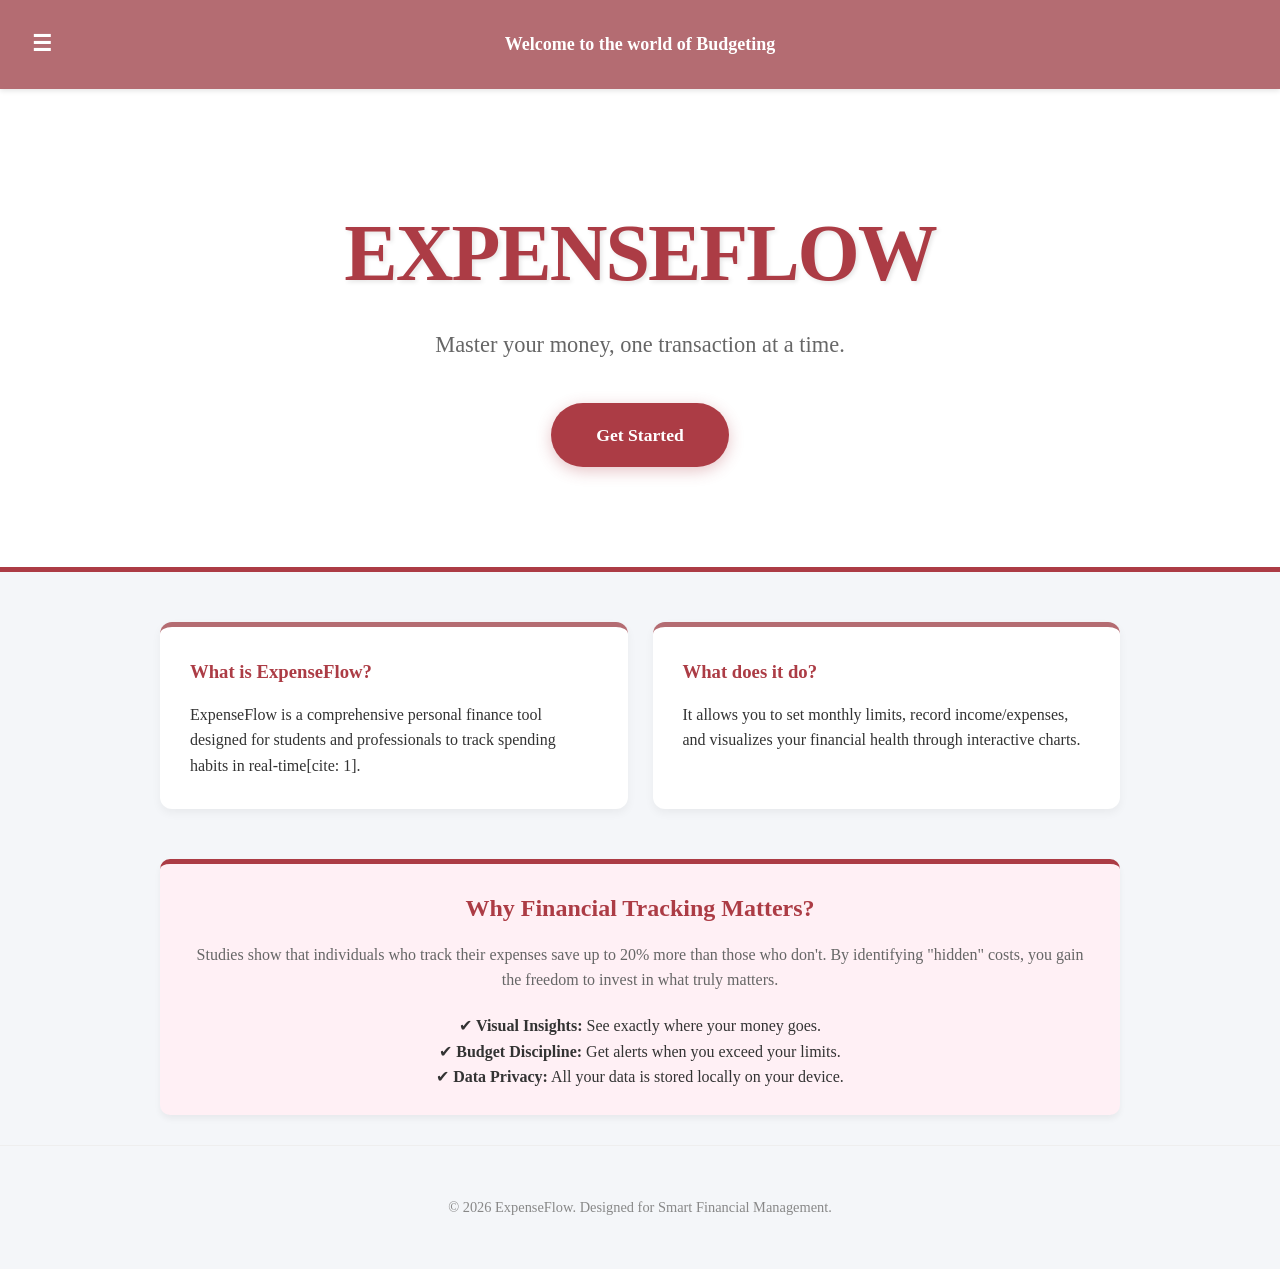
==== index.html @ afc14d47 "Add files via upload" ====
<!DOCTYPE html>
<html lang="en">
<head>
    <meta charset="UTF-8">
    <meta name="viewport" content="width=device-width, initial-scale=1.0">
    <title>Home - ExpenseFlow</title>
    <link href="https://fonts.googleapis.com/css2?family=Poppins:wght@300;400;600&display=swap" rel="stylesheet">
    <link rel="stylesheet" href="style.css">
</head>
<body>

    <!-- NAVBAR -->
    <nav>
        <button id="menuBtn" onclick="toggleSidebar()">☰</button>
        <h2 align="center" style="font-family: 'Brush Script MT', cursive;">Welcome to the world of Budgeting</h2>
        
    </nav>

    <div class="overlay" id="overlay" onclick="closeSidebar()"></div>

    <div class="sidebar" id="sidebar">
        <h2 align="center" style="color: black;">All Pages</h2>
            <button onclick="window.location.href='index.html'">Home</button>
            <button onclick="window.location.href='about.html'">About Us</button>
            <button onclick="window.location.href='budget.html'">Budget</button>
            <button onclick="window.location.href='transaction.html'">Transactions</button>
            <button onclick="window.location.href='dashboard.html'">Dashboard</button>
            <button onclick="window.location.href='billreminder.html'">Bill Reminder</button>
            <button onclick="window.location.href='goaltracker.html'">Goal Tracker</button>
            <button onclick="window.location.href='report.html'">Monthly Report</button>
            <button onclick="window.location.href='contactpage.html'">Contact Us</button>
            <button onclick="window.location.href='login.html'">Log Out</button>
        
    </div>

    <!-- HERO SECTION -->
    <header class="hero">
        <h1 class="hero-title">ExpenseFlow</h1>
        <p class="hero-subtitle">Master your money, one transaction at a time.</p>
        <a href="budget.html" class="cta-button">Get Started</a>
    </header>

    <div class="container">
        <!-- WHAT IS IT SECTION -->
        <section class="info-grid">
            <div class="info-card">
                <h3>What is ExpenseFlow?</h3>
                <p>ExpenseFlow is a comprehensive personal finance tool designed for students and professionals to track spending habits in real-time[cite: 1].</p>
            </div>
            <div class="info-card">
                <h3>What does it do?</h3>
                <p>It allows you to set monthly limits, record income/expenses, and visualizes your financial health through interactive charts.</p>
            </div>
        </section>

        <!-- WHY IT MATTERS -->
        <section class="card" style="text-align: center;">
            <h2 style="color: #ac3c45; margin-bottom: 15px;">Why Financial Tracking Matters?</h2>
            <p style="color: #666; margin-bottom: 20px;">
                Studies show that individuals who track their expenses save up to 20% more than those who don't. 
                By identifying "hidden" costs, you gain the freedom to invest in what truly matters.
            </p>
            <div class="features">
                <div class="feature-item">✔ <strong>Visual Insights:</strong> See exactly where your money goes.</div>
                <div class="feature-item">✔ <strong>Budget Discipline:</strong> Get alerts when you exceed your limits.</div>
                <div class="feature-item">✔ <strong>Data Privacy:</strong> All your data is stored locally on your device.</div>
            </div>
        </section>
    </div>

    <footer>
        <p>&copy; 2026 ExpenseFlow. Designed for Smart Financial Management.</p>
    </footer>

    <script src="home.js"></script>
</body>
</html>
---- style.css ----
/* --- GLOBAL RESET & BOX MODEL --- */
* {
    margin: 0;
    padding: 0;
    box-sizing: border-box; /* Ensures padding doesn't break layout */
}

body {
    font-family: 'Garamond', serif;
    background: #f4f6f9;
    background-image: url('pictures/back3.jpeg');
    background-size: cover;
    background-position: center;
    color: #333;
    line-height: 1.6;
}

/* --- NAVIGATION (ExpenseFlow Branding) --- */
nav {
    background: #B46C72; /* Your theme color */
    background-image:url('pictures/nav3.jpeg');
    background-size: cover;
    background-position: center;
    color: white;
    padding: 30px 25px;
    display: flex;
    justify-content: center;
    align-items: center;
    position:relative;
    box-shadow: 0 2px 5px rgba(0,0,0,0.1);
}

nav h2 { 
    margin: 0; 
    font-size: large;
}

nav ul {
    list-style: none;
    display: flex;
    gap: 20px;
}

nav ul li a {
    text-decoration: none;
    color: white;
    font-weight: bold;
    transition: 0.3s;
}

nav ul li a:hover { color: #f2d1d4; }

/* SIDEBAR BUTTON */
#menuBtn {
    position: absolute;
    left: 20px;                  /* pins it to the left */
    width: auto;                 /* overrides the global button { width: 100% } */
    padding: 6px 12px;
    background: transparent;
    border: none;
    color: white;
    font-size: 22px;
    cursor: pointer;
}

#menuBtn:hover {
    background: rgba(255,255,255,0.15);
    border-radius: 5px;
}
/* SIDEBAR */
.sidebar {
  position: fixed;
  top: 0;
  left: 0;
  height: 100%;
  width: 220px;

  /* Background image */
  background: url('sidebar.jpeg') no-repeat center center/cover;

  transform: translateX(-100%);
  transition: transform 0.25s ease;
  z-index: 100;

  padding: 20px;

  /* Font style */
  font-family: 'Poppins', sans-serif;
}

/* Slide in */
.sidebar.open {
  transform: translateX(0);
}

/* Overlay */
.overlay {
  display: none;
  position: fixed;
  inset: 0;
  background: rgba(0,0,0,0.3);
  z-index: 99;
}

.overlay.visible {
  display: block;
}

/* Heading */
.sidebar h2 {
  color: white;
  margin-bottom: 30px;   /* space below heading */
  font-size: 1.8rem;
  letter-spacing: 1px;
}

/* Sidebar buttons */
.sidebar button {
  width: 100%;
  padding: 12px;

  background: rgba(172, 60, 69, 0.9);
  color: white;

  border: none;
  border-radius: 100px;

  cursor: pointer;

  font-weight: bold;
  font-size: 1rem;

  margin-bottom: 14px;

  transition: all 0.3s ease;

  font-family: 'Poppins', sans-serif;
}

/* Hover effect */
.sidebar button:hover {
  background: #b46c72;
  transform: scale(1.03);
}
/* --- MAIN CONTAINER --- */
.container {
    max-width: 1000px;
    margin: 30px auto;
    padding: 0 20px;
}

/* --- CARDS & FORM BOXES (Box Model Application) --- */
.card, .form-box {
    background: lavenderblush;
    padding: 25px; /* Internal spacing */
    margin-bottom: 25px; /* External spacing */
    border-radius: 10px;
    box-shadow: 0 4px 6px rgba(0,0,0,0.05);
    border-top: 5px solid #ac3c45; /* Your accent color[cite: 1] */
}

/* --- FORMS & INPUTS --- */
.form-group { margin-bottom: 15px; }

label {
    display: block;
    margin-bottom: 5px;
    font-weight: bold;
    color: #555;
}

input, select {
    width: 100%;
    padding: 12px;
    border: 1px solid #ddd;
    border-radius: 5px;
    font-size: 1rem;
}

button {
    width: 100%;
    padding: 12px;
    background: #ac3c45; /* Primary Button Color[cite: 1] */
    color: white;
    border: none;
    border-radius: 5px;
    cursor: pointer;
    font-weight: bold;
    font-size: 1rem;
    transition: background 0.3s;
}

button:hover { background: #b46c72; }

/* --- DASHBOARD GRID & CHARTS --- */
.cards-grid {
    display: grid;
    grid-template-columns: repeat(auto-fit, minmax(250px, 1fr)); /* Responsive layout */
    gap: 20px;
    margin-bottom: 30px;
}

.charts-container {
    display: flex;
    flex-wrap: wrap;
    gap: 20px;
}

.chart-box {
    flex: 1;
    min-width: 300px; /* Forces stack on mobile */
}

/* Fix for the "Too Big" Chart issue */
.chart-wrapper {
    margin-top: 15px;
    display: flex;
    justify-content: center;
    align-items: center;
}

/* --- TABLES --- */
table {
    width: 100%;
    border-collapse: collapse;
    margin-top: 20px;
}

th {
    background: #f8f9fa;
    color: #ac3c45;
    padding: 12px;
    text-align: left;
    border-bottom: 2px solid #eee;
}

td {
    padding: 12px;
    border-bottom: 1px solid #eee;
}

/* --- PROGRESS BAR (Budget Page) --- */
.progress-bar {
    width: 100%;
    height: 20px;
    background: #eee;
    border-radius: 10px;
    overflow: hidden;
    margin: 15px 0;
}

.progress {
    height: 100%;
    background: #ac3c45; /* Matches theme[cite: 1] */
    width: 0%; /* Updated by JS */
    transition: width 0.5s ease-in-out;
}

/* --- UTILITIES --- */
.income { color: #27ae60; font-weight: bold; }
.expense { color: #ac3c45; font-weight: bold; }

.income-border { border-left: 6px solid #27ae60; }
.expense-border { border-left: 6px solid #ac3c45; }
.balance-border { border-left: 6px solid #3498db; }
/* --- HOME PAGE HERO SECTION --- */
.hero {
    background: #ffffff;
    padding: 100px 20px; /* Large padding to center content vertically */
    text-align: center;
    border-bottom: 5px solid #ac3c45; /* Your theme accent color */
}

.hero-title {
    font-size: 5rem; /* Large and catchy as requested */
    color: #ac3c45;
    margin-bottom: 10px;
    font-weight: 800;
    text-transform: uppercase;
    letter-spacing: -2px;
    /* Subtle drop shadow for depth */
    text-shadow: 2px 2px 4px rgba(0,0,0,0.1); 
}

.hero-subtitle {
    font-size: 1.4rem;
    color: #666;
    margin-bottom: 40px;
    font-weight: 300;
}

/* --- CALL TO ACTION BUTTON --- */
.cta-button {
    background: #ac3c45;
    color: white;
    padding: 18px 45px;
    text-decoration: none;
    border-radius: 50px; /* Rounded pill shape */
    font-weight: bold;
    font-size: 1.1rem;
    display: inline-block;
    transition: all 0.3s ease;
    box-shadow: 0 4px 15px rgba(172, 60, 69, 0.3);
}

.cta-button:hover {
    background: #b46c72;
    transform: translateY(-3px); /* Subtle lift on hover */
    box-shadow: 0 6px 20px rgba(172, 60, 69, 0.4);
}

/* --- HOME PAGE INFO GRID --- */
.info-grid {
    display: grid;
    grid-template-columns: repeat(auto-fit, minmax(300px, 1fr));
    gap: 25px;
    margin: 50px 0;
}

.info-card {
    background: white;
    padding: 30px;
    border-radius: 12px;
    box-shadow: 0 4px 10px rgba(0,0,0,0.05);
    border-top: 5px solid #b46c72;
    transition: transform 0.3s;
}

.info-card:hover {
    transform: translateY(-5px);
}

.info-card h3 {
    color: #ac3c45;
    margin-bottom: 15px;
}

/* --- FOOTER STYLES --- */
footer {
    text-align: center;
    padding: 50px 20px;
    background: #f4f6f9;
    color: #888;
    font-size: 0.9rem;
    border-top: 1px solid #eee;
}
/* --- ABOUT US & CREATORS SPECIFIC --- */

.project-context p {
    margin-bottom: 15px;
    color: #555;
    font-size: 1.05rem;
}

.creators-heading {
    text-align: center;
    color: #ac3c45; /* Your theme accent color */
    font-size: 3rem;
    margin: 60px 0 40px;
    font-weight: 800;
    text-transform: uppercase;
}

/* TEAM GRID: Box Model constraints */
.team-grid {
    display: grid;
    grid-template-columns: repeat(3, 1fr); /* Forces 3 columns */
    gap: 30px;
    margin-bottom: 50px;
}

/* MEMBER CARD: Unified Padding/Margin */
.member-card {
    background: white;
    padding: 20px;
    border-radius: 12px;
    box-shadow: 0 4px 6px rgba(0,0,0,0.05);
}

/* IMAGE TREATMENT: Professionally desaturated like image_3.png */

/* forces the container to be a specific height */
.image-wrapper {
    width: 100%;
    height: 300px; /* Adjust this height based on your preference */
    overflow: hidden;
    border-radius: 10px;
    margin-bottom: 15px;
    background-color: #eee; /* placeholder color if image fails to load */
}

.image-wrapper img {
    width: 100%;
    height: 100%;
    /* CRITICAL: This keeps the photo from stretching while filling the 300px box */
    object-fit: cover; 
    object-position: center; /* Ensures the face stays centered */
    transition: transform 0.5s ease;
}

/* Optional: Slight zoom on hover for interactivity */
.image-wrapper:hover img {
    transform: scale(1.05);
}
/* TYPOGRAPHY: Exact match for image_3.png structure */
.member-name {
    color: #ac3c45; /* Maroon accent color from image_3.png */
    font-size: 1.6rem;
    font-weight: 700;
    margin-bottom: 5px;
}

.member-role {
    color: #333;
    font-weight: bold;
    font-size: 1rem;
    margin-bottom: 15px;
}

.member-desc p {
    font-size: 0.95rem;
    color: #666;
    line-height: 1.6;
    margin-bottom: 10px;
}

/* RESPONSIVE: Stack on mobile */
@media (max-width: 768px) {
    .team-grid {
        grid-template-columns: 1fr;
    }
}

/* RESPONSIVE: Stack on mobile */
@media (max-width: 768px) {
    .team-grid {
        grid-template-columns: 1fr;
    }
}
/* --- MONTHLY STORY TIMELINE --- */

.timeline-container {
    position: relative;
    max-width: 900px;
    margin: 50px auto;
    padding: 20px 0;
    overflow: hidden; /* Prevents horizontal scroll on animations */
}

/* The vertical center line */
.timeline-line {
    position: absolute;
    left: 50%;
    width: 4px;
    height: 100%;
    background: #ac3c45; /* Matches your theme maroon */
    transform: translateX(-50%);
    z-index: 1;
}

/* Individual Story Points */
.story-point {
    position: relative;
    width: 45%;
    padding: 25px;
    background: white;
    border-radius: 12px;
    box-shadow: 0 4px 15px rgba(0,0,0,0.1);
    margin-bottom: 60px;
    z-index: 2;
    
    /* Animation initial state (Invisible & Slightly Lower) */
    opacity: 0;
    transform: translateY(40px);
    transition: all 0.8s cubic-bezier(0.175, 0.885, 0.32, 1.275);
}

/* The "Active" state triggered by JS Intersection Observer */
.story-point.visible {
    opacity: 1;
    transform: translateY(0);
}

/* Left Side (Odd Items) */
.story-point:nth-child(odd) {
    float: left;
    clear: both;
    text-align: right;
    border-right: 5px solid #b46c72; /* Subtle accent */
}

/* Right Side (Even Items) */
.story-point:nth-child(even) {
    float: right;
    clear: both;
    text-align: left;
    border-left: 5px solid #b46c72; /* Subtle accent */
}

/* Timeline Dots (Optional: Adds a circle on the center line) */
.story-point::after {
    content: '';
    position: absolute;
    top: 20px;
    width: 16px;
    height: 16px;
    background: #ac3c45;
    border: 4px solid white;
    border-radius: 50%;
    z-index: 3;
}

.story-point:nth-child(odd)::after {
    right: -58px; /* Centers it on the line */
}

.story-point:nth-child(even)::after {
    left: -58px; /* Centers it on the line */
}

/* Clearfix for the float layout */
#storyDisplay::after {
    content: "";
    display: table;
    clear: both;
}

/* Header within Story Point */
.story-point h3 {
    margin-top: 0;
    color: #ac3c45;
    font-size: 1.3rem;
}

/*report*/
/* --- MONTHLY STORY TIMELINE SECTION --- */

.timeline-container {
    position: relative;
    max-width: 900px;
    margin: 50px auto;
    padding: 20px 0;
    overflow: visible; /* Allows hover scaling to be seen */
}

/* The vertical center line */
.timeline-line {
    position: absolute;
    left: 50%;
    width: 4px;
    height: 100%;
    background: #ac3c45; /* Your theme maroon */
    transform: translateX(-50%);
    z-index: 1;
}

/* Individual Story Point Card */
.story-point {
    position: relative;
    width: 45%;
    padding: 25px;
    background: white;
    border-radius: 12px;
    box-shadow: 0 4px 15px rgba(0,0,0,0.08);
    margin-bottom: 60px;
    z-index: 2;
    cursor: default;
    
    /* Animation initial state (Scroll pop-in) */
    opacity: 0;
    transform: translateY(40px);
    
    /* Smooth transitions for both scroll-reveal and hover effects */
    transition: 
        opacity 0.8s ease-out, 
        transform 0.6s cubic-bezier(0.175, 0.885, 0.32, 1.275),
        box-shadow 0.3s ease;
}

/* Scroll Animation Trigger */
.story-point.visible {
    opacity: 1;
    transform: translateY(0);
}

/* --- INTERACTIVE HOVER EFFECT --- */
.story-point:hover {
    transform: scale(1.05) !important; /* Stand out effect */
    box-shadow: 0 10px 25px rgba(172, 60, 69, 0.2); /* Tinted glow */
    z-index: 10; /* Bring to front */
}

/* Left Side Alignment (Odd) */
.story-point:nth-child(odd) {
    float: left;
    clear: both;
    text-align: right;
    border-right: 5px solid #b46c72;
}

/* Right Side Alignment (Even) */
.story-point:nth-child(even) {
    float: right;
    clear: both;
    text-align: left;
    border-left: 5px solid #b46c72;
}

/* --- THE DOTS ON THE TIMELINE --- */
.story-point::after {
    content: '';
    position: absolute;
    top: 25px;
    width: 16px;
    height: 16px;
    background: #ac3c45;
    border: 4px solid #f4f6f9; /* Matches body background */
    border-radius: 50%;
    z-index: 3;
    transition: transform 0.3s ease;
}

.story-point:nth-child(odd)::after {
    right: -58px; /* Alignment for center line */
}

.story-point:nth-child(even)::after {
    left: -58px; /* Alignment for center line */
}

/* Dot reacts to card hover */
.story-point:hover::after {
    transform: scale(1.3);
    background: #b46c72;
}

/* Clearfix for Float Layout */
#storyDisplay::after {
    content: "";
    display: table;
    clear: both;
}

/* Story Text Styling */
.story-point h3 {
    margin-top: 0;
    color: #ac3c45;
    font-size: 1.4rem;
    margin-bottom: 10px;
}

.story-point p {
    color: #555;
    font-size: 1rem;
    line-height: 1.5;
}

/* --- RESPONSIVE DESIGN --- */
@media (max-width: 768px) {
    .timeline-line {
        left: 20px;
    }
    .story-point {
        width: 85%;
        float: right !important;
        text-align: left !important;
        margin-left: 45px;
    }
    .story-point::after {
        left: -33px !important;
    }
}
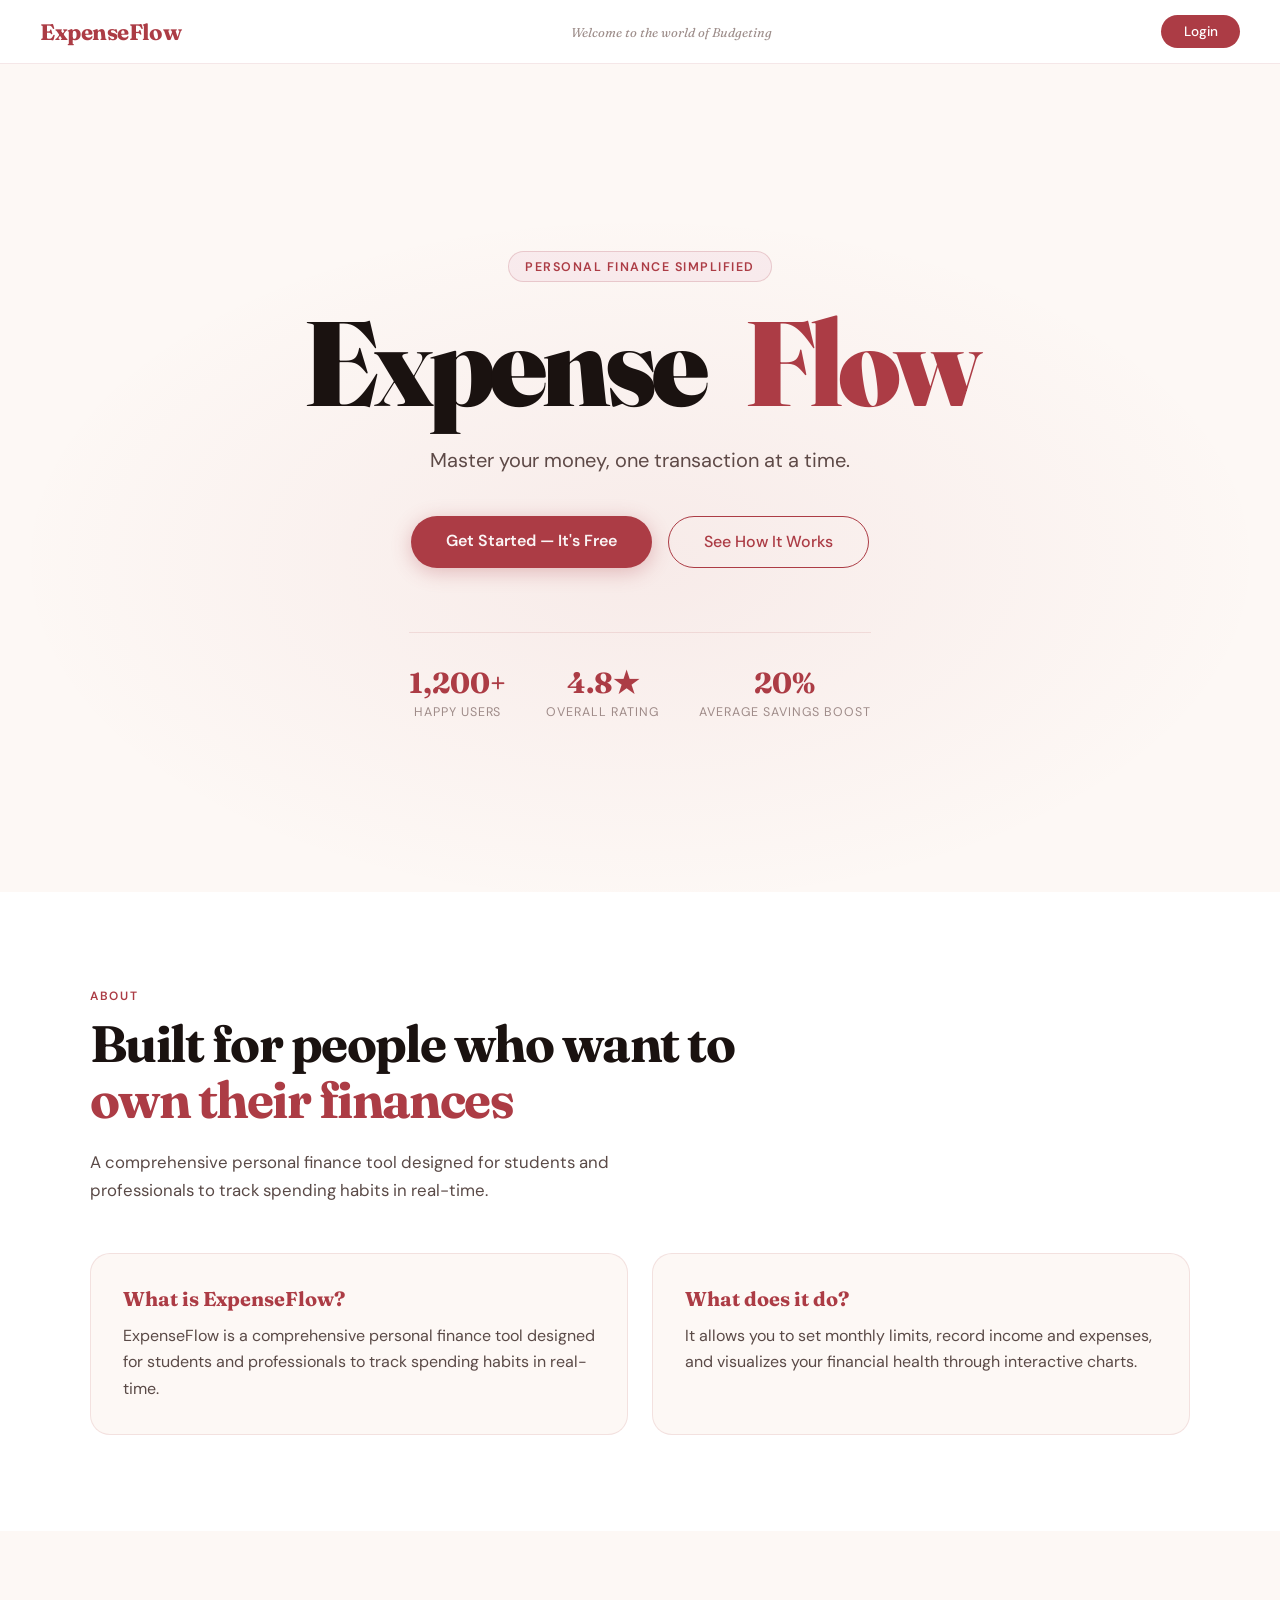
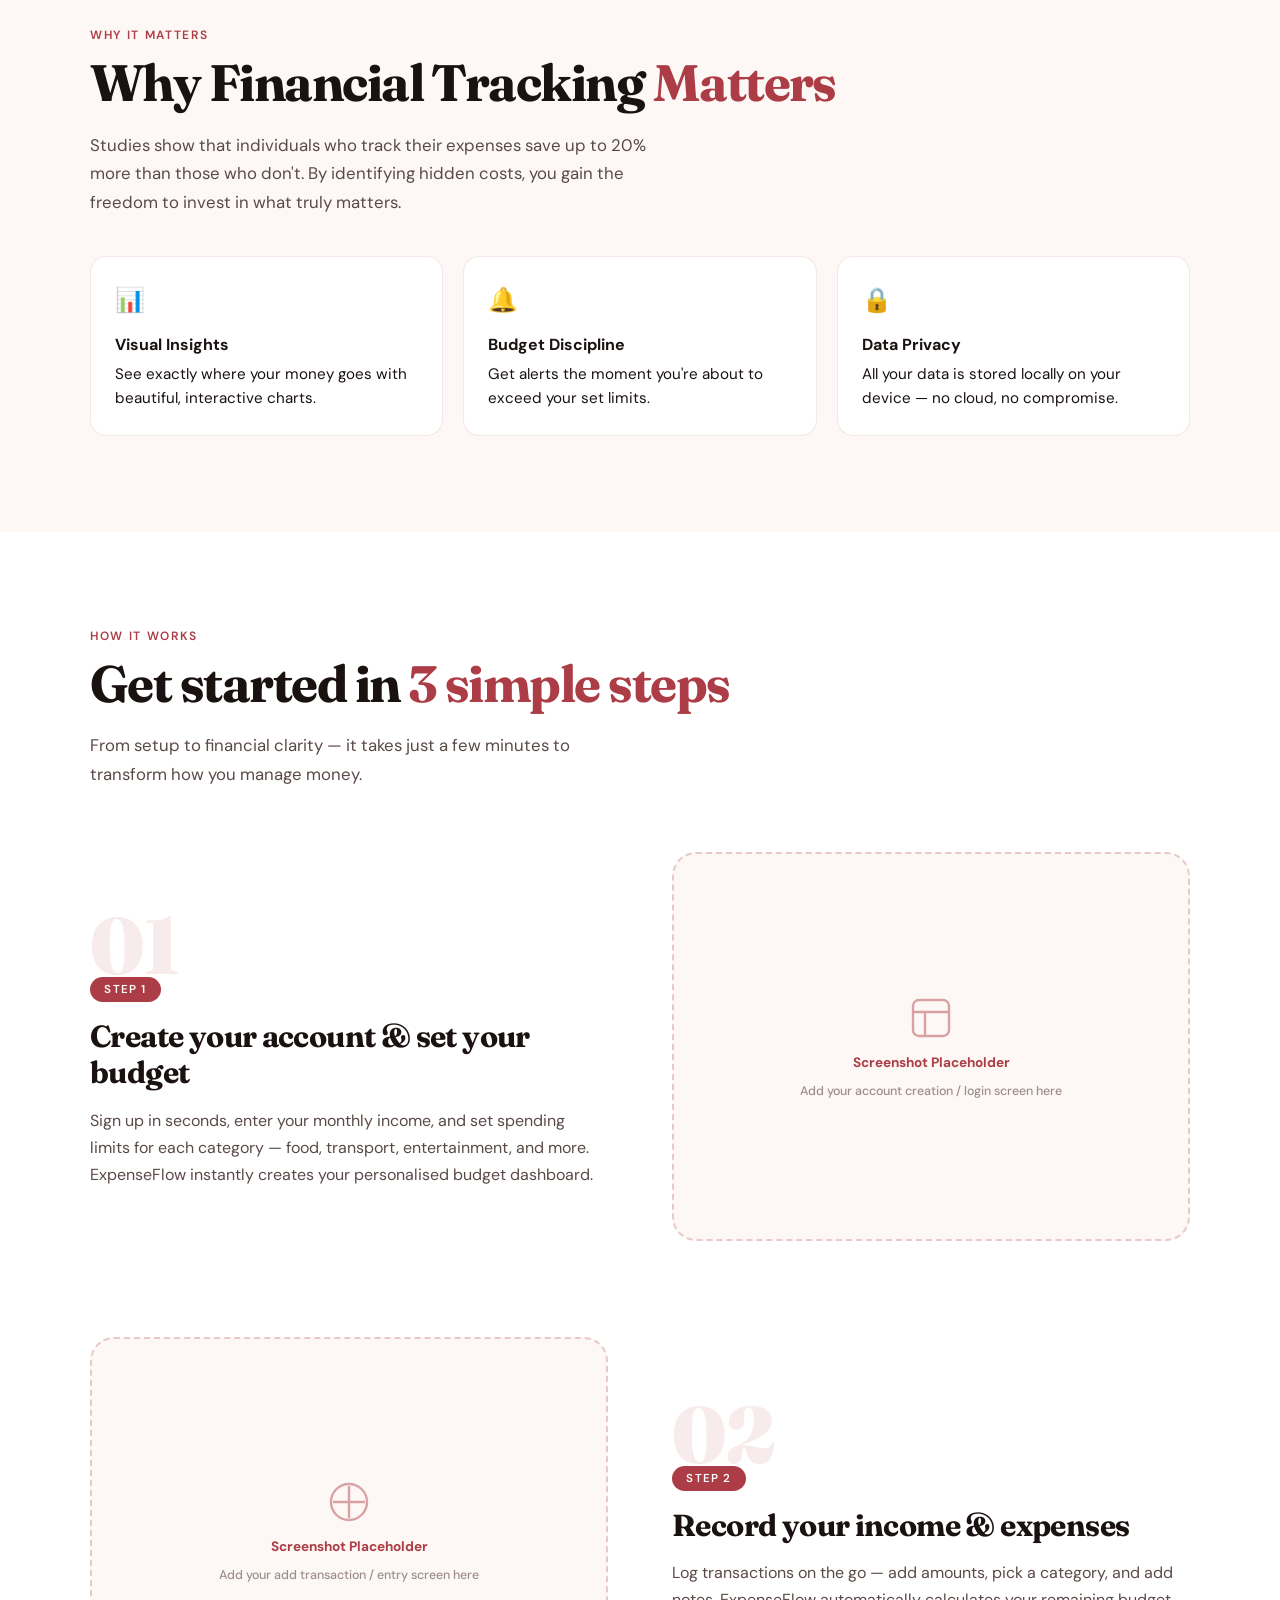
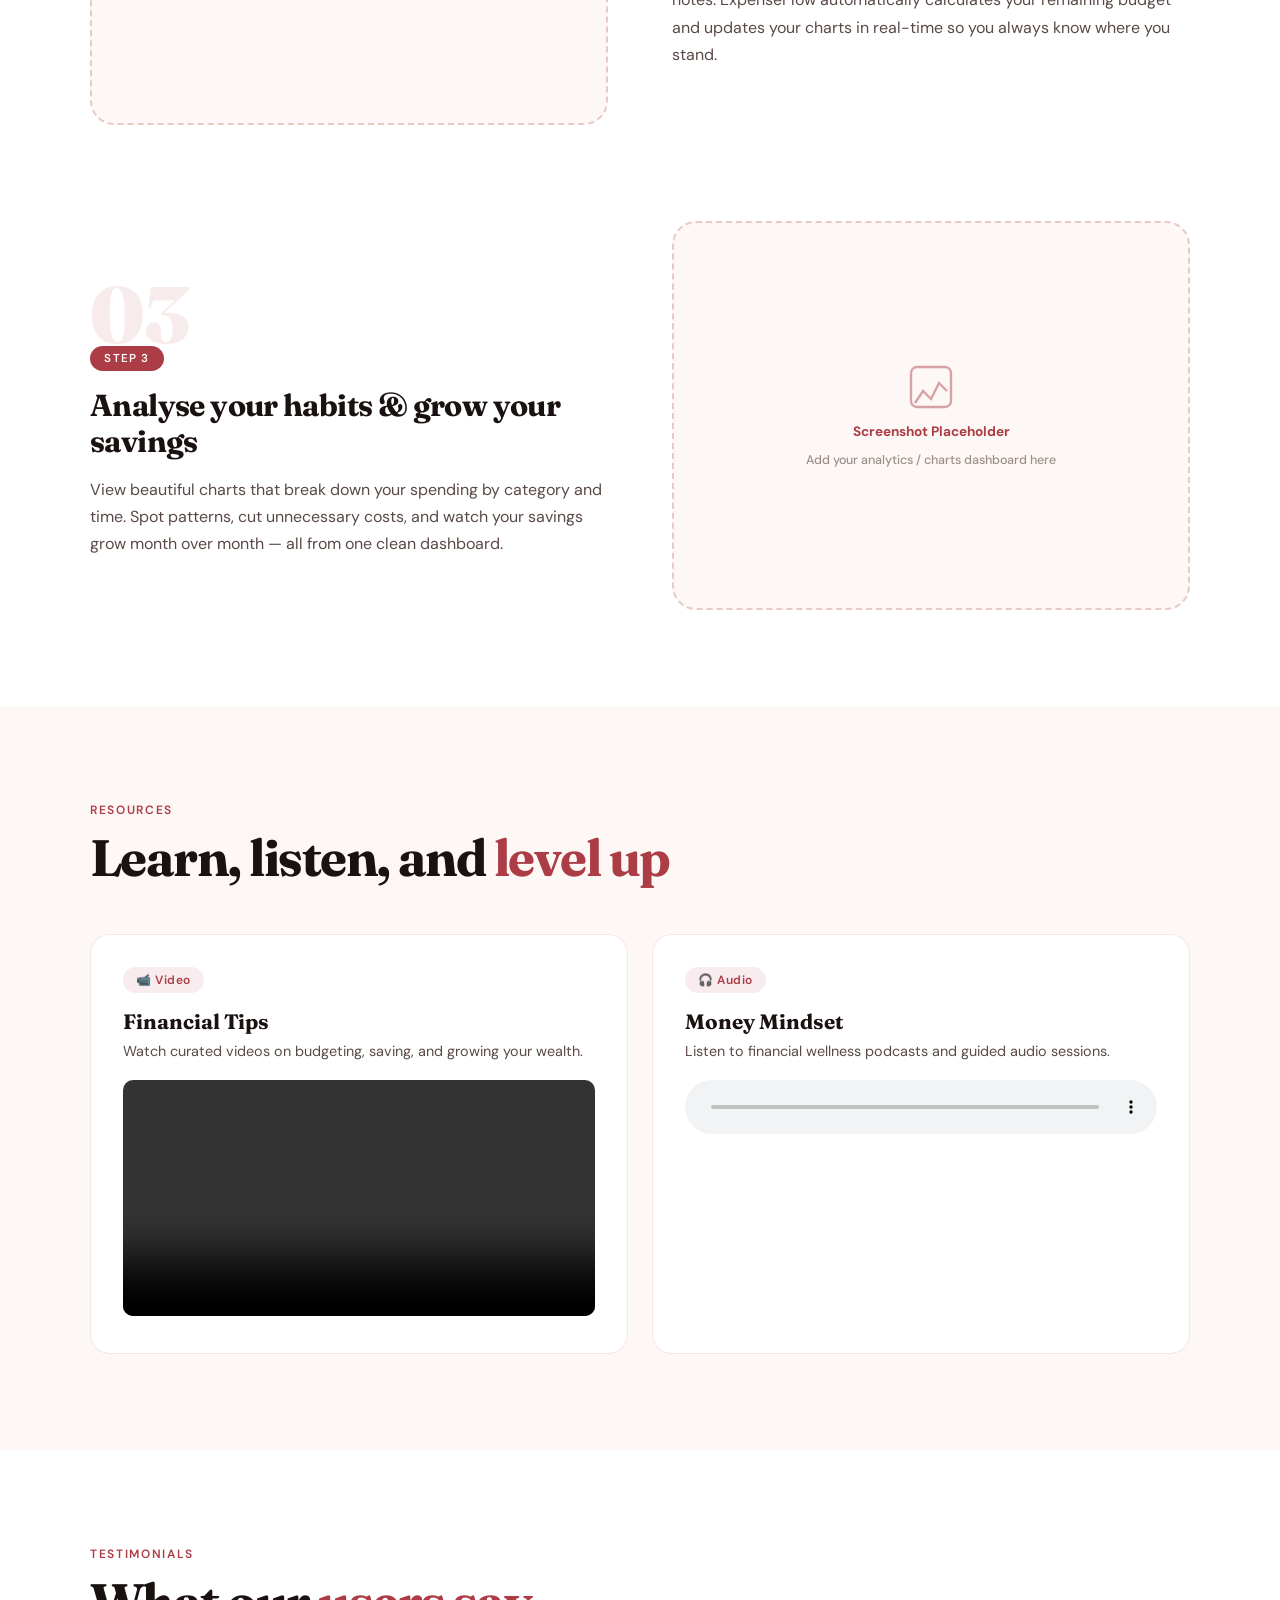
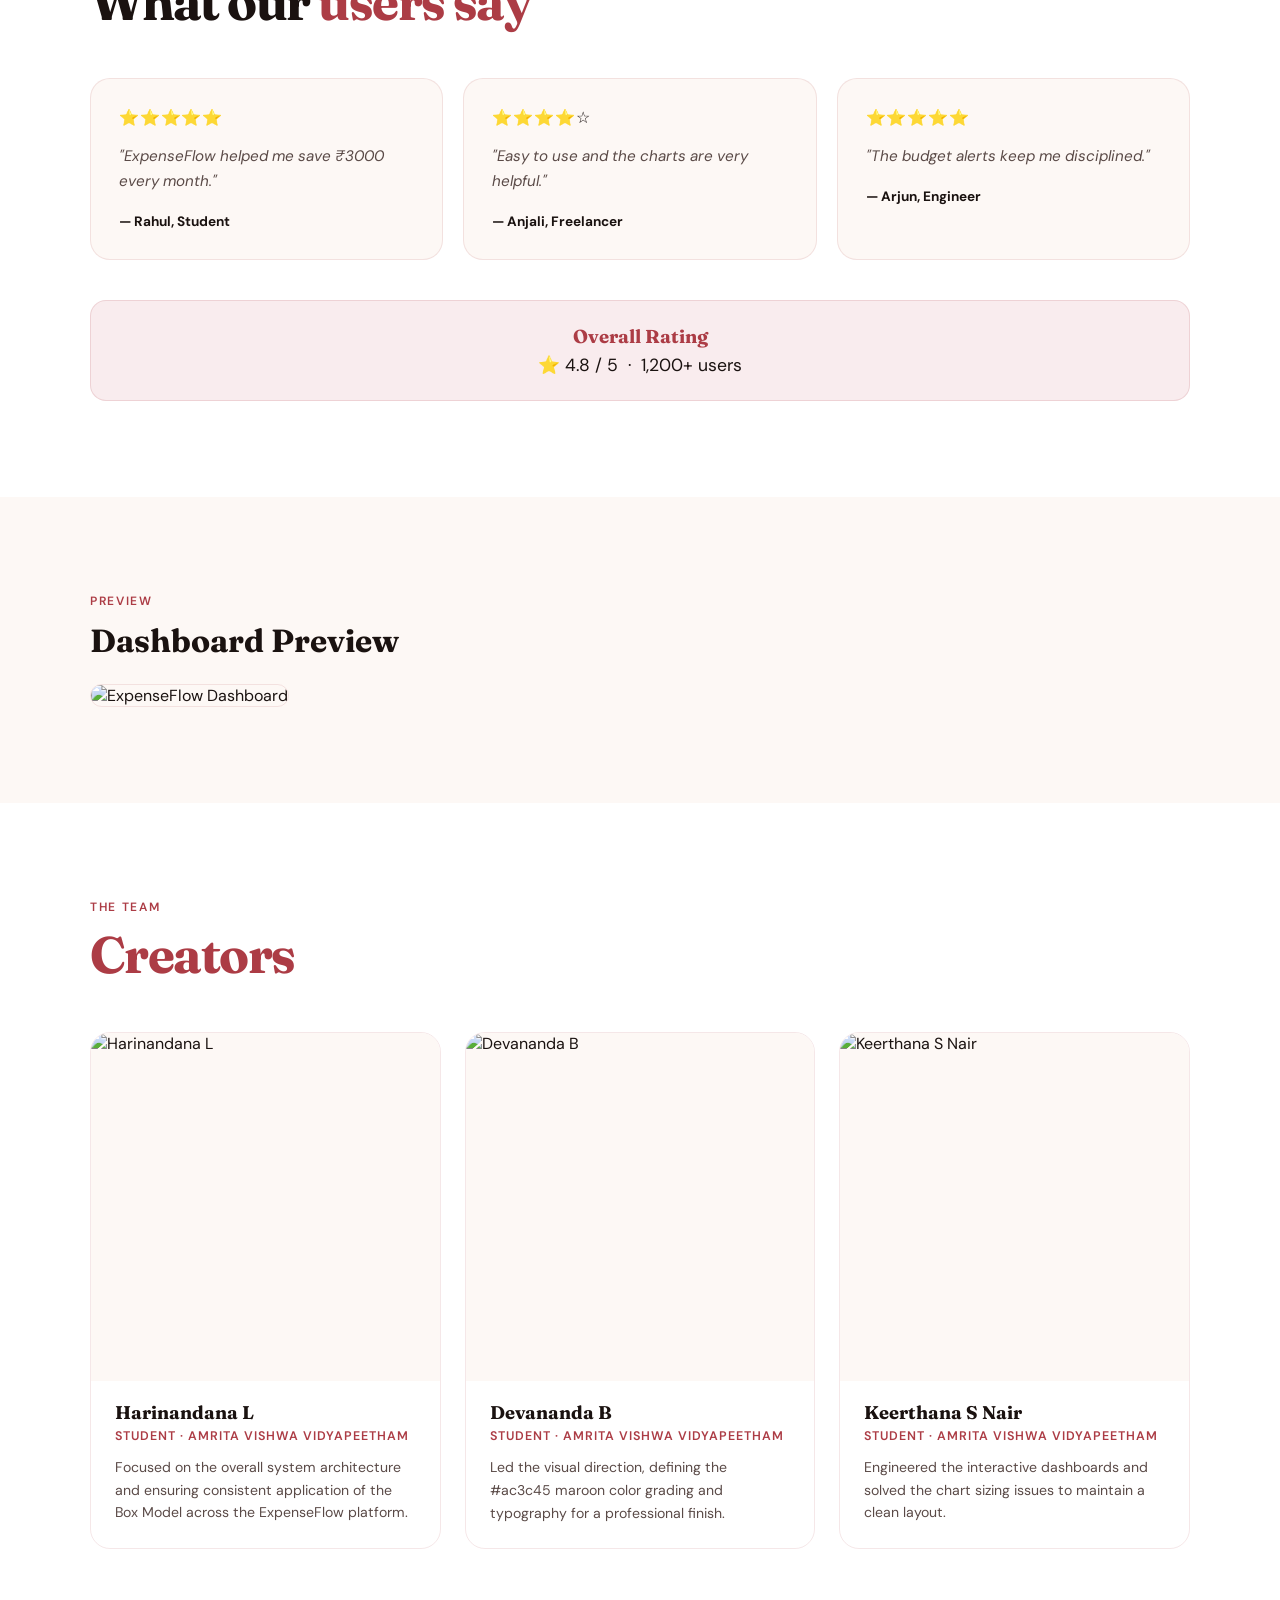
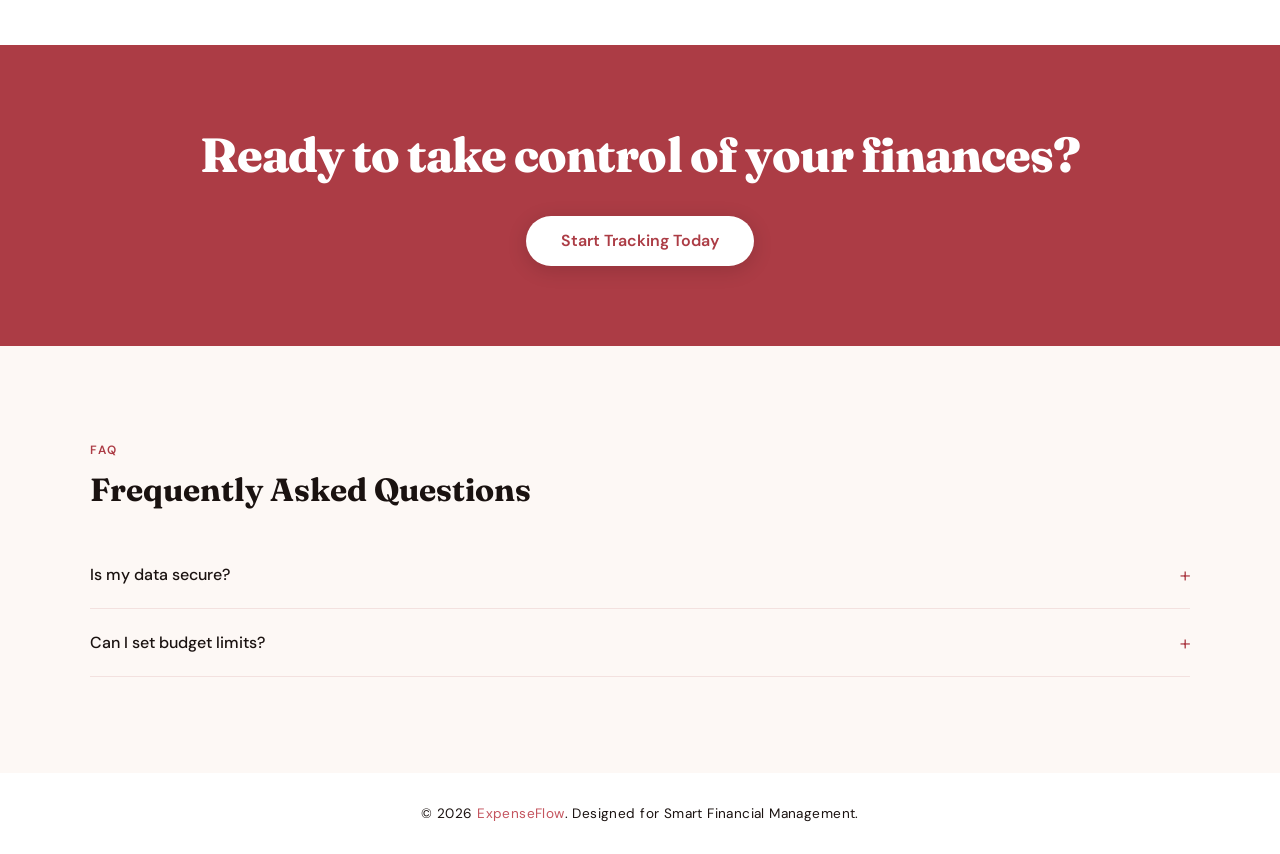
==== commit b300b2ac: "Money Management app committed" ====
--- a/index.html
+++ b/index.html
@@ -1,77 +1,641 @@
-<!DOCTYPE html>
-<html lang="en">
-<head>
-    <meta charset="UTF-8">
-    <meta name="viewport" content="width=device-width, initial-scale=1.0">
-    <title>Home - ExpenseFlow</title>
-    <link href="https://fonts.googleapis.com/css2?family=Poppins:wght@300;400;600&display=swap" rel="stylesheet">
-    <link rel="stylesheet" href="style.css">
-</head>
-<body>
-
-    <!-- NAVBAR -->
-    <nav>
-        <button id="menuBtn" onclick="toggleSidebar()">☰</button>
-        <h2 align="center" style="font-family: 'Brush Script MT', cursive;">Welcome to the world of Budgeting</h2>
-        
-    </nav>
-
-    <div class="overlay" id="overlay" onclick="closeSidebar()"></div>
-
-    <div class="sidebar" id="sidebar">
-        <h2 align="center" style="color: black;">All Pages</h2>
-            <button onclick="window.location.href='index.html'">Home</button>
-            <button onclick="window.location.href='about.html'">About Us</button>
-            <button onclick="window.location.href='budget.html'">Budget</button>
-            <button onclick="window.location.href='transaction.html'">Transactions</button>
-            <button onclick="window.location.href='dashboard.html'">Dashboard</button>
-            <button onclick="window.location.href='billreminder.html'">Bill Reminder</button>
-            <button onclick="window.location.href='goaltracker.html'">Goal Tracker</button>
-            <button onclick="window.location.href='report.html'">Monthly Report</button>
-            <button onclick="window.location.href='contactpage.html'">Contact Us</button>
-            <button onclick="window.location.href='login.html'">Log Out</button>
-        
-    </div>
-
-    <!-- HERO SECTION -->
-    <header class="hero">
-        <h1 class="hero-title">ExpenseFlow</h1>
-        <p class="hero-subtitle">Master your money, one transaction at a time.</p>
-        <a href="budget.html" class="cta-button">Get Started</a>
-    </header>
-
-    <div class="container">
-        <!-- WHAT IS IT SECTION -->
-        <section class="info-grid">
-            <div class="info-card">
-                <h3>What is ExpenseFlow?</h3>
-                <p>ExpenseFlow is a comprehensive personal finance tool designed for students and professionals to track spending habits in real-time[cite: 1].</p>
-            </div>
-            <div class="info-card">
-                <h3>What does it do?</h3>
-                <p>It allows you to set monthly limits, record income/expenses, and visualizes your financial health through interactive charts.</p>
-            </div>
-        </section>
-
-        <!-- WHY IT MATTERS -->
-        <section class="card" style="text-align: center;">
-            <h2 style="color: #ac3c45; margin-bottom: 15px;">Why Financial Tracking Matters?</h2>
-            <p style="color: #666; margin-bottom: 20px;">
-                Studies show that individuals who track their expenses save up to 20% more than those who don't. 
-                By identifying "hidden" costs, you gain the freedom to invest in what truly matters.
-            </p>
-            <div class="features">
-                <div class="feature-item">✔ <strong>Visual Insights:</strong> See exactly where your money goes.</div>
-                <div class="feature-item">✔ <strong>Budget Discipline:</strong> Get alerts when you exceed your limits.</div>
-                <div class="feature-item">✔ <strong>Data Privacy:</strong> All your data is stored locally on your device.</div>
-            </div>
-        </section>
-    </div>
-
-    <footer>
-        <p>&copy; 2026 ExpenseFlow. Designed for Smart Financial Management.</p>
-    </footer>
-
-    <script src="home.js"></script>
-</body>
-</html>+<!DOCTYPE html>
+<html lang="en">
+<head>
+    <meta charset="UTF-8">
+    <meta name="viewport" content="width=device-width, initial-scale=1.0">
+    <title>Home - ExpenseFlow</title>
+    <link href="https://fonts.googleapis.com/css2?family=Fraunces:wght@300;400;600;700;900&family=DM+Sans:wght@300;400;500;600&display=swap" rel="stylesheet">
+    
+    <style>
+        *, *::before, *::after { box-sizing: border-box; margin: 0; padding: 0; }
+
+        :root {
+            --maroon: #ac3c45;
+            --maroon-dark: #8a2d35;
+            --maroon-light: #f9ecee;
+            --maroon-mid: #c4545e;
+            --cream: #fdf8f5;
+            --ink: #1a1210;
+            --ink-muted: #5a4a47;
+            --ink-faint: #9e8e8b;
+            --border: rgba(172,60,69,0.12);
+            --white: #ffffff;
+        }
+
+        html { scroll-behavior: smooth; }
+
+        body {
+            font-family: 'DM Sans', sans-serif;
+            background: var(--white);
+            color: var(--ink);
+            overflow-x: hidden;
+        }
+
+        /* ── NAV ── */
+        nav {
+            position: sticky; top: 0; z-index: 100;
+            background: rgba(255,255,255,0.95);
+            backdrop-filter: blur(12px);
+            border-bottom: 1px solid var(--border);
+            padding: 0 2.5rem;
+            display: flex; align-items: center; justify-content: space-between;
+            height: 64px;
+        }
+        .nav-logo {
+            font-family: 'Fraunces', serif;
+            font-size: 1.4rem; font-weight: 700;
+            color: var(--maroon); letter-spacing: -0.02em;
+        }
+        .nav-tagline {
+            font-size: 0.8rem; color: var(--ink-faint);
+            font-style: italic; font-family: 'Fraunces', serif;
+        }
+        .nav-cta {
+            background: var(--maroon); color: #fff;
+            padding: 0.5rem 1.4rem; border-radius: 50px;
+            text-decoration: none; font-size: 0.85rem; font-weight: 500;
+            transition: background 0.2s, transform 0.15s;
+        }
+        .nav-cta:hover { background: var(--maroon-dark); transform: translateY(-1px); }
+
+        /* ── HERO ── */
+        .hero {
+            min-height: 92vh;
+            background: var(--cream);
+            display: flex; flex-direction: column;
+            align-items: center; justify-content: center;
+            text-align: center;
+            padding: 5rem 2rem 4rem;
+            position: relative; overflow: hidden;
+        }
+        .hero::before {
+            content: '';
+            position: absolute; inset: 0;
+            background: radial-gradient(ellipse 70% 60% at 50% 60%, rgba(172,60,69,0.07) 0%, transparent 70%);
+            pointer-events: none;
+        }
+        .hero-eyebrow {
+            display: inline-block;
+            background: var(--maroon-light);
+            color: var(--maroon);
+            font-size: 0.78rem; font-weight: 600;
+            letter-spacing: 0.12em; text-transform: uppercase;
+            padding: 0.4rem 1rem; border-radius: 50px;
+            margin-bottom: 1.5rem;
+            border: 1px solid rgba(172,60,69,0.2);
+        }
+        .hero-title {
+            font-family: 'Fraunces', serif;
+            font-size: clamp(3.5rem, 10vw, 7.5rem);
+            font-weight: 900; line-height: 0.95;
+            letter-spacing: -0.04em;
+            color: var(--ink);
+            margin-bottom: 1.5rem;
+            opacity: 0; transform: translateY(-20px);
+            transition: opacity 1.2s ease, transform 0.9s ease;
+        }
+        .hero-title span { color: var(--maroon); }
+        .hero-subtitle {
+            font-size: clamp(1rem, 2.5vw, 1.25rem);
+            color: var(--ink-muted); max-width: 520px;
+            line-height: 1.6; margin-bottom: 2.5rem;
+        }
+        .hero-actions { display: flex; gap: 1rem; flex-wrap: wrap; justify-content: center; }
+        .cta-button {
+            display: inline-block;
+            background: var(--maroon); color: #fff;
+            padding: 0.9rem 2.2rem; border-radius: 50px;
+            text-decoration: none; font-weight: 600; font-size: 1rem;
+            transition: background 0.2s, transform 0.15s, box-shadow 0.2s;
+            box-shadow: 0 4px 20px rgba(172,60,69,0.3);
+        }
+        .cta-button:hover { background: var(--maroon-dark); transform: translateY(-2px); box-shadow: 0 8px 28px rgba(172,60,69,0.35); }
+        .cta-ghost {
+            display: inline-block;
+            border: 1.5px solid var(--maroon);
+            color: var(--maroon); padding: 0.9rem 2.2rem;
+            border-radius: 50px; text-decoration: none;
+            font-weight: 500; font-size: 1rem;
+            transition: background 0.2s;
+        }
+        .cta-ghost:hover { background: var(--maroon-light); }
+        .hero-stat-bar {
+            display: flex; gap: 2.5rem; margin-top: 4rem;
+            padding-top: 2rem; border-top: 1px solid var(--border);
+            flex-wrap: wrap; justify-content: center;
+        }
+        .hero-stat { text-align: center; }
+        .hero-stat strong { display: block; font-family: 'Fraunces', serif; font-size: 1.8rem; color: var(--maroon); }
+        .hero-stat span { font-size: 0.78rem; color: var(--ink-faint); text-transform: uppercase; letter-spacing: 0.08em; }
+
+        /* ── SECTION WRAPPER ── */
+        .section { padding: 6rem 2rem; }
+        .section-inner { max-width: 1100px; margin: 0 auto; }
+        .section-label {
+            font-size: 0.75rem; font-weight: 600; letter-spacing: 0.14em;
+            text-transform: uppercase; color: var(--maroon);
+            margin-bottom: 0.75rem;
+        }
+        .section-title {
+            font-family: 'Fraunces', serif;
+            font-size: clamp(2rem, 5vw, 3.2rem);
+            font-weight: 700; line-height: 1.1;
+            letter-spacing: -0.03em; color: var(--ink);
+            margin-bottom: 1.2rem;
+        }
+        .section-title em { color: var(--maroon); font-style: normal; }
+        .section-desc {
+            font-size: 1.05rem; color: var(--ink-muted); max-width: 560px; line-height: 1.7;
+        }
+
+        /* ── WHAT IS IT GRID ── */
+        .info-grid {
+            display: grid; grid-template-columns: 1fr 1fr; gap: 1.5rem;
+            margin-top: 3rem;
+        }
+        @media(max-width:640px){ .info-grid { grid-template-columns: 1fr; } }
+        .info-card {
+            background: var(--cream);
+            border: 1px solid var(--border);
+            border-radius: 20px; padding: 2rem;
+        }
+        .info-card h3 {
+            font-family: 'Fraunces', serif;
+            font-size: 1.25rem; color: var(--maroon); margin-bottom: 0.75rem;
+        }
+        .info-card p { color: var(--ink-muted); line-height: 1.65; }
+
+        /* ── WHY SECTION ── */
+        .why-section { background: var(--cream); }
+        .features-grid {
+            display: grid; grid-template-columns: repeat(auto-fit, minmax(200px,1fr));
+            gap: 1.25rem; margin-top: 2.5rem;
+        }
+        .feature-item {
+            background: #fff; border: 1px solid var(--border);
+            border-radius: 16px; padding: 1.5rem;
+            font-size: 0.95rem; line-height: 1.6;
+        }
+        .feature-item strong { display: block; color: var(--ink); margin-bottom: 0.3rem; font-size: 1rem; }
+        .feature-item-icon {
+            font-size: 1.5rem; margin-bottom: 0.75rem; display: block;
+        }
+
+        /* ── HOW TO USE (3 STEPS) ── */
+        .steps-section { background: #fff; }
+        .steps-container { display: flex; flex-direction: column; gap: 6rem; margin-top: 4rem; }
+        .step-row {
+            display: grid; grid-template-columns: 1fr 1fr; gap: 4rem; align-items: center;
+        }
+        .step-row.reverse { direction: rtl; }
+        .step-row.reverse > * { direction: ltr; }
+        @media(max-width:768px){
+            .step-row, .step-row.reverse { grid-template-columns: 1fr; direction: ltr; }
+        }
+        /* .step-content { } */
+        .step-number {
+            font-family: 'Fraunces', serif;
+            font-size: 5rem; font-weight: 900;
+            color: rgba(172,60,69,0.10); line-height: 1;
+            margin-bottom: -0.5rem;
+        }
+        .step-badge {
+            display: inline-block;
+            background: var(--maroon); color: #fff;
+            font-size: 0.72rem; font-weight: 600; letter-spacing: 0.1em;
+            text-transform: uppercase; padding: 0.3rem 0.9rem;
+            border-radius: 50px; margin-bottom: 1rem;
+        }
+        .step-content h3 {
+            font-family: 'Fraunces', serif;
+            font-size: 1.9rem; font-weight: 700;
+            letter-spacing: -0.02em; color: var(--ink);
+            margin-bottom: 1rem; line-height: 1.2;
+        }
+        .step-content p { color: var(--ink-muted); line-height: 1.7; font-size: 1rem; }
+        .step-screenshot {
+            background: var(--cream);
+            border: 2px dashed rgba(172,60,69,0.25);
+            border-radius: 24px;
+            aspect-ratio: 4/3;
+            display: flex; flex-direction: column;
+            align-items: center; justify-content: center;
+            gap: 0.75rem; color: var(--maroon);
+            font-size: 0.85rem; font-weight: 500;
+            text-align: center; padding: 2rem;
+            transition: border-color 0.2s;
+        }
+        .step-screenshot:hover { border-color: var(--maroon); }
+        .step-screenshot svg { opacity: 0.45; }
+        .step-screenshot span { color: var(--ink-faint); font-size: 0.78rem; }
+
+        /* ── MEDIA SECTION ── */
+        .media-section { background: var(--cream); }
+        .media-container {
+            display: grid; grid-template-columns: 1fr 1fr; gap: 1.5rem; margin-top: 3rem;
+        }
+        @media(max-width:640px){ .media-container { grid-template-columns: 1fr; } }
+        .media-card {
+            background: #fff; border: 1px solid var(--border);
+            border-radius: 20px; padding: 2rem; overflow: hidden;
+        }
+        .media-tag {
+            display: inline-block;
+            background: var(--maroon-light); color: var(--maroon);
+            font-size: 0.75rem; font-weight: 600; padding: 0.3rem 0.8rem;
+            border-radius: 50px; margin-bottom: 1rem; letter-spacing: 0.05em;
+        }
+        .media-card h3 { font-family: 'Fraunces', serif; font-size: 1.3rem; margin-bottom: 0.5rem; }
+        .media-card p { color: var(--ink-muted); font-size: 0.9rem; margin-bottom: 1.25rem; }
+        .video-wrapper video, .audio-wrapper audio { width: 100%; border-radius: 10px; }
+
+        /* ── REVIEWS ── */
+        .reviews-section { background: #fff; }
+        .reviews-grid {
+            display: grid; grid-template-columns: repeat(auto-fit, minmax(250px,1fr));
+            gap: 1.25rem; margin-top: 3rem;
+        }
+        .review-card {
+            background: var(--cream); border: 1px solid var(--border);
+            border-radius: 20px; padding: 1.75rem;
+        }
+        .review-stars { font-size: 1rem; margin-bottom: 1rem; letter-spacing: 0.05em; }
+        .review-card p { color: var(--ink-muted); line-height: 1.65; font-size: 0.95rem; margin-bottom: 1rem; font-style: italic; }
+        .review-card strong { color: var(--ink); font-size: 0.85rem; }
+        .overall-rating {
+            margin-top: 2.5rem; text-align: center;
+            padding: 1.5rem; background: var(--maroon-light);
+            border-radius: 16px; border: 1px solid rgba(172,60,69,0.15);
+        }
+        .overall-rating h3 { font-family: 'Fraunces', serif; color: var(--maroon); margin-bottom: 0.4rem; }
+        .overall-rating p { font-size: 1.1rem; color: var(--ink); }
+
+        /* ── DASHBOARD PREVIEW ── */
+        .preview-section { background: var(--cream); }
+        .preview-section h2 { font-family: 'Fraunces', serif; font-size: 2rem; font-weight: 700; color: var(--ink); margin-bottom: 1.5rem; }
+        .preview-section img { width: 100%; border-radius: 20px; border: 1px solid var(--border); }
+
+        /* ── TEAM ── */
+        .team-section { background: #fff; }
+        .team-grid {
+            display: grid; grid-template-columns: repeat(auto-fit, minmax(250px,1fr));
+            gap: 1.5rem; margin-top: 3rem;
+        }
+        .member-card {
+            border: 1px solid var(--border); border-radius: 20px;
+            overflow: hidden; transition: transform 0.2s, box-shadow 0.2s;
+        }
+        .member-card:hover { transform: translateY(-4px); box-shadow: 0 16px 40px rgba(172,60,69,0.1); }
+        .image-wrapper {
+            width: 100%; aspect-ratio: 1/1; overflow: hidden;
+            background: var(--cream);
+        }
+        .image-wrapper img { width: 100%; height: 100%; object-fit: cover; }
+        .member-info { padding: 1.25rem 1.5rem 1.5rem; }
+        .member-name { font-family: 'Fraunces', serif; font-size: 1.15rem; font-weight: 700; color: var(--ink); margin-bottom: 0.25rem; }
+        .member-role { font-size: 0.78rem; color: var(--maroon); text-transform: uppercase; letter-spacing: 0.08em; font-weight: 600; margin-bottom: 0.75rem; }
+        .member-desc p { font-size: 0.88rem; color: var(--ink-muted); line-height: 1.6; }
+
+        /* ── CTA BANNER ── */
+        .cta-banner {
+            background: var(--maroon);
+            padding: 5rem 2rem;
+            text-align: center;
+        }
+        .cta-banner h2 {
+            font-family: 'Fraunces', serif;
+            font-size: clamp(1.8rem, 4vw, 3rem);
+            font-weight: 800; color: #fff;
+            letter-spacing: -0.02em; margin-bottom: 2rem;
+        }
+        .cta-banner .cta-button {
+            background: #fff; color: var(--maroon);
+            box-shadow: 0 4px 20px rgba(0,0,0,0.15);
+        }
+        .cta-banner .cta-button:hover { background: var(--cream); }
+
+        /* ── FAQ ── */
+        .faq-section { background: var(--cream); }
+        .faq-section h2 { font-family: 'Fraunces', serif; font-size: 2rem; font-weight: 700; color: var(--ink); margin-bottom: 2rem; }
+        details {
+            border-bottom: 1px solid var(--border); padding: 1.25rem 0;
+        }
+        summary {
+            cursor: pointer; font-weight: 500; font-size: 1rem;
+            color: var(--ink); list-style: none; display: flex;
+            justify-content: space-between; align-items: center;
+        }
+        summary::after { content: '+'; color: var(--maroon); font-size: 1.3rem; font-weight: 300; }
+        details[open] summary::after { content: '−'; }
+        details p { color: var(--ink-muted); line-height: 1.65; margin-top: 0.75rem; padding-left: 0.25rem; }
+
+        /* ── FOOTER ── */
+        footer {
+            text-align: center; padding: 2rem;
+            font-size: 0.85rem; letter-spacing: 0.03em;
+        }
+        footer span { color: var(--maroon-mid); }
+    </style>
+</head>
+<body>
+
+    <!-- NAVBAR -->
+    <nav style="background-image: url('media/homenav.jpg');">
+        <div class="nav-logo">ExpenseFlow</div>
+        <p class="nav-tagline">Welcome to the world of Budgeting</p>
+        <a href="login.html" class="nav-cta">Login</a>
+    </nav>
+
+    <!-- HERO SECTION -->
+    <header class="hero">
+        <div class="hero-eyebrow">Personal Finance Simplified</div>
+        <h1 class="hero-title">Expense&nbsp;&nbsp;&nbsp;<span>Flow</span></h1>
+        <p class="hero-subtitle">Master your money, one transaction at a time.</p>
+        <div class="hero-actions">
+            <a href="login.html" class="cta-button">Get Started — It's Free</a>
+            <a href="#how-to-use" class="cta-ghost">See How It Works</a>
+        </div>
+        <div class="hero-stat-bar">
+            <div class="hero-stat">
+                <strong>1,200+</strong>
+                <span>Happy Users</span>
+            </div>
+            <div class="hero-stat">
+                <strong>4.8★</strong>
+                <span>Overall Rating</span>
+            </div>
+            <div class="hero-stat">
+                <strong>20%</strong>
+                <span>Average Savings Boost</span>
+            </div>
+        </div>
+    </header>
+
+    <!-- WHAT IS IT SECTION -->
+    <section class="section">
+        <div class="section-inner">
+            <div class="section-label">About</div>
+            <h2 class="section-title">Built for people who want to <br> <em>own their finances</em></h2>
+            <p class="section-desc">A comprehensive personal finance tool designed for students and professionals to track spending habits in real-time.</p>
+            <div class="info-grid">
+                <div class="info-card">
+                    <h3>What is ExpenseFlow?</h3>
+                    <p>ExpenseFlow is a comprehensive personal finance tool designed for students and professionals to track spending habits in real-time.</p>
+                </div>
+                <div class="info-card">
+                    <h3>What does it do?</h3>
+                    <p>It allows you to set monthly limits, record income and expenses, and visualizes your financial health through interactive charts.</p>
+                </div>
+            </div>
+        </div>
+    </section>
+
+    <!-- WHY FINANCIAL TRACKING MATTERS -->
+    <section class="section why-section">
+        <div class="section-inner">
+            <div class="section-label">Why It Matters</div>
+            <h2 class="section-title">Why Financial Tracking <em>Matters</em></h2>
+            <p class="section-desc">Studies show that individuals who track their expenses save up to 20% more than those who don't. By identifying hidden costs, you gain the freedom to invest in what truly matters.</p>
+            <div class="features-grid">
+                <div class="feature-item">
+                    <span class="feature-item-icon">📊</span>
+                    <strong>Visual Insights</strong>
+                    See exactly where your money goes with beautiful, interactive charts.
+                </div>
+                <div class="feature-item">
+                    <span class="feature-item-icon">🔔</span>
+                    <strong>Budget Discipline</strong>
+                    Get alerts the moment you're about to exceed your set limits.
+                </div>
+                <div class="feature-item">
+                    <span class="feature-item-icon">🔒</span>
+                    <strong>Data Privacy</strong>
+                    All your data is stored locally on your device — no cloud, no compromise.
+                </div>
+            </div>
+        </div>
+    </section>
+
+    <!-- HOW TO USE — 3 STEPS -->
+    <section class="section steps-section" id="how-to-use">
+        <div class="section-inner">
+            <div class="section-label">How It Works</div>
+            <h2 class="section-title">Get started in <em>3 simple steps</em></h2>
+            <p class="section-desc">From setup to financial clarity — it takes just a few minutes to transform how you manage money.</p>
+
+            <div class="steps-container">
+
+                <!-- Step 1 -->
+                <div class="step-row">
+                    <div class="step-content">
+                        <div class="step-number">01</div>
+                        <div class="step-badge">Step 1</div>
+                        <h3>Create your account & set your budget</h3>
+                        <p>Sign up in seconds, enter your monthly income, and set spending limits for each category — food, transport, entertainment, and more. ExpenseFlow instantly creates your personalised budget dashboard.</p>
+                    </div>
+                    <div class="step-screenshot">
+                        <svg width="48" height="48" fill="none" viewBox="0 0 24 24" stroke="#ac3c45" stroke-width="1.2">
+                            <rect x="3" y="3" width="18" height="18" rx="3"/><path d="M3 9h18M9 21V9"/>
+                        </svg>
+                        <strong>Screenshot Placeholder</strong>
+                        <span>Add your account creation / login screen here</span>
+                    </div>
+                </div>
+
+                <!-- Step 2 -->
+                <div class="step-row reverse">
+                    <div class="step-content">
+                        <div class="step-number">02</div>
+                        <div class="step-badge">Step 2</div>
+                        <h3>Record your income & expenses</h3>
+                        <p>Log transactions on the go — add amounts, pick a category, and add notes. ExpenseFlow automatically calculates your remaining budget and updates your charts in real-time so you always know where you stand.</p>
+                    </div>
+                    <div class="step-screenshot">
+                        <svg width="48" height="48" fill="none" viewBox="0 0 24 24" stroke="#ac3c45" stroke-width="1.2">
+                            <path d="M12 4v16m-8-8h16"/><circle cx="12" cy="12" r="9"/>
+                        </svg>
+                        <strong>Screenshot Placeholder</strong>
+                        <span>Add your add transaction / entry screen here</span>
+                    </div>
+                </div>
+
+                <!-- Step 3 -->
+                <div class="step-row">
+                    <div class="step-content">
+                        <div class="step-number">03</div>
+                        <div class="step-badge">Step 3</div>
+                        <h3>Analyse your habits & grow your savings</h3>
+                        <p>View beautiful charts that break down your spending by category and time. Spot patterns, cut unnecessary costs, and watch your savings grow month over month — all from one clean dashboard.</p>
+                    </div>
+                    <div class="step-screenshot">
+                        <svg width="48" height="48" fill="none" viewBox="0 0 24 24" stroke="#ac3c45" stroke-width="1.2">
+                            <path d="M4 20l4-6 4 4 4-8 4 4"/><rect x="2" y="2" width="20" height="20" rx="3"/>
+                        </svg>
+                        <strong>Screenshot Placeholder</strong>
+                        <span>Add your analytics / charts dashboard here</span>
+                    </div>
+                </div>
+
+            </div>
+        </div>
+    </section>
+
+    <!-- MEDIA SECTION -->
+    <section class="section media-section">
+        <div class="section-inner">
+            <div class="section-label">Resources</div>
+            <h2 class="section-title">Learn, listen, and <em>level up</em></h2>
+            <div class="media-container">
+                <div class="media-card video-card">
+                    <span class="media-tag">📹 Video</span>
+                    <h3>Financial Tips</h3>
+                    <p>Watch curated videos on budgeting, saving, and growing your wealth.</p>
+                    <div class="video-wrapper">
+                        <video controls>
+                            <source src="media/finance-tips.mp4" type="video/mp4">
+                            Your browser does not support the video tag.
+                        </video>
+                    </div>
+                </div>
+                <div class="media-card audio-card">
+                    <span class="media-tag">🎧 Audio</span>
+                    <h3>Money Mindset</h3>
+                    <p>Listen to financial wellness podcasts and guided audio sessions.</p>
+                    <div class="audio-wrapper">
+                        <audio controls>
+                            <source src="media/money-mindset.mp3" type="audio/mpeg">
+                            Your browser does not support the audio element.
+                        </audio>
+                    </div>
+                </div>
+            </div>
+        </div>
+    </section>
+
+    <!-- REVIEWS -->
+    <section class="section reviews-section">
+        <div class="section-inner">
+            <div class="section-label">Testimonials</div>
+            <h2 class="section-title">What our <em>users say</em></h2>
+            <div class="reviews-grid">
+                <div class="review-card">
+                    <div class="review-stars">⭐⭐⭐⭐⭐</div>
+                    <p>"ExpenseFlow helped me save ₹3000 every month."</p>
+                    <strong>— Rahul, Student</strong>
+                </div>
+                <div class="review-card">
+                    <div class="review-stars">⭐⭐⭐⭐☆</div>
+                    <p>"Easy to use and the charts are very helpful."</p>
+                    <strong>— Anjali, Freelancer</strong>
+                </div>
+                <div class="review-card">
+                    <div class="review-stars">⭐⭐⭐⭐⭐</div>
+                    <p>"The budget alerts keep me disciplined."</p>
+                    <strong>— Arjun, Engineer</strong>
+                </div>
+            </div>
+            <div class="overall-rating">
+                <h3>Overall Rating</h3>
+                <p>⭐ 4.8 / 5 &nbsp;·&nbsp; 1,200+ users</p>
+            </div>
+        </div>
+    </section>
+
+    <!-- DASHBOARD PREVIEW -->
+    <section class="section preview-section">
+        <div class="section-inner">
+            <div class="section-label">Preview</div>
+            <h2>Dashboard Preview</h2>
+            <img src="media/dashboard.jpg" alt="ExpenseFlow Dashboard">
+        </div>
+    </section>
+
+    <!-- TEAM -->
+    <section class="section team-section">
+        <div class="section-inner">
+            <div class="section-label">The Team</div>
+            <h2 class="section-title"><em>Creators</em></h2>
+            <div class="team-grid">
+                <div class="member-card">
+                    <div class="image-wrapper">
+                        <img src="media/img1.jpeg" alt="Harinandana L">
+                    </div>
+                    <div class="member-info">
+                        <p class="member-name">Harinandana L</p>
+                        <p class="member-role">Student · Amrita Vishwa Vidyapeetham</p>
+                        <div class="member-desc">
+                            <p>Focused on the overall system architecture and ensuring consistent application of the Box Model across the ExpenseFlow platform.</p>
+                        </div>
+                    </div>
+                </div>
+                <div class="member-card">
+                    <div class="image-wrapper">
+                        <img src="media/img2.jpeg" alt="Devananda B">
+                    </div>
+                    <div class="member-info">
+                        <p class="member-name">Devananda B</p>
+                        <p class="member-role">Student · Amrita Vishwa Vidyapeetham</p>
+                        <div class="member-desc">
+                            <p>Led the visual direction, defining the #ac3c45 maroon color grading and typography for a professional finish.</p>
+                        </div>
+                    </div>
+                </div>
+                <div class="member-card">
+                    <div class="image-wrapper">
+                        <img src="media/img3.jpeg" alt="Keerthana S Nair">
+                    </div>
+                    <div class="member-info">
+                        <p class="member-name">Keerthana S Nair</p>
+                        <p class="member-role">Student · Amrita Vishwa Vidyapeetham</p>
+                        <div class="member-desc">
+                            <p>Engineered the interactive dashboards and solved the chart sizing issues to maintain a clean layout.</p>
+                        </div>
+                    </div>
+                </div>
+            </div>
+        </div>
+    </section>
+
+    <!-- CTA BANNER -->
+    <section class="cta-banner">
+        <h2>Ready to take control of your finances?</h2>
+        <a href="login.html" class="cta-button">Start Tracking Today</a>
+    </section>
+
+    <!-- FAQ -->
+    <section class="section faq-section">
+        <div class="section-inner">
+            <div class="section-label">FAQ</div>
+            <h2>Frequently Asked Questions</h2>
+            <details>
+                <summary>Is my data secure?</summary>
+                <p>Yes, all information is stored securely on your local device. No data is sent to any external server.</p>
+            </details>
+            <details>
+                <summary>Can I set budget limits?</summary>
+                <p>Yes, monthly limits can be configured for each spending category from your dashboard settings.</p>
+            </details>
+        </div>
+    </section>
+
+    <footer>
+        <p>&copy; 2026 <span>ExpenseFlow</span>. Designed for Smart Financial Management.</p>
+    </footer>
+
+    <script>
+        document.addEventListener("DOMContentLoaded", () => {
+            const heroTitle = document.querySelector(".hero-title");
+            const subtitle = document.querySelector(".hero-subtitle");
+
+            heroTitle.style.opacity = "0";
+            heroTitle.style.transition = "opacity 1.5s ease-in, transform 1s ease-out";
+            heroTitle.style.transform = "translateY(-20px)";
+
+            setTimeout(() => {
+                heroTitle.style.opacity = "1";
+                heroTitle.style.transform = "translateY(0)";
+            }, 100);
+        });
+    </script>
+</body>
+</html>
